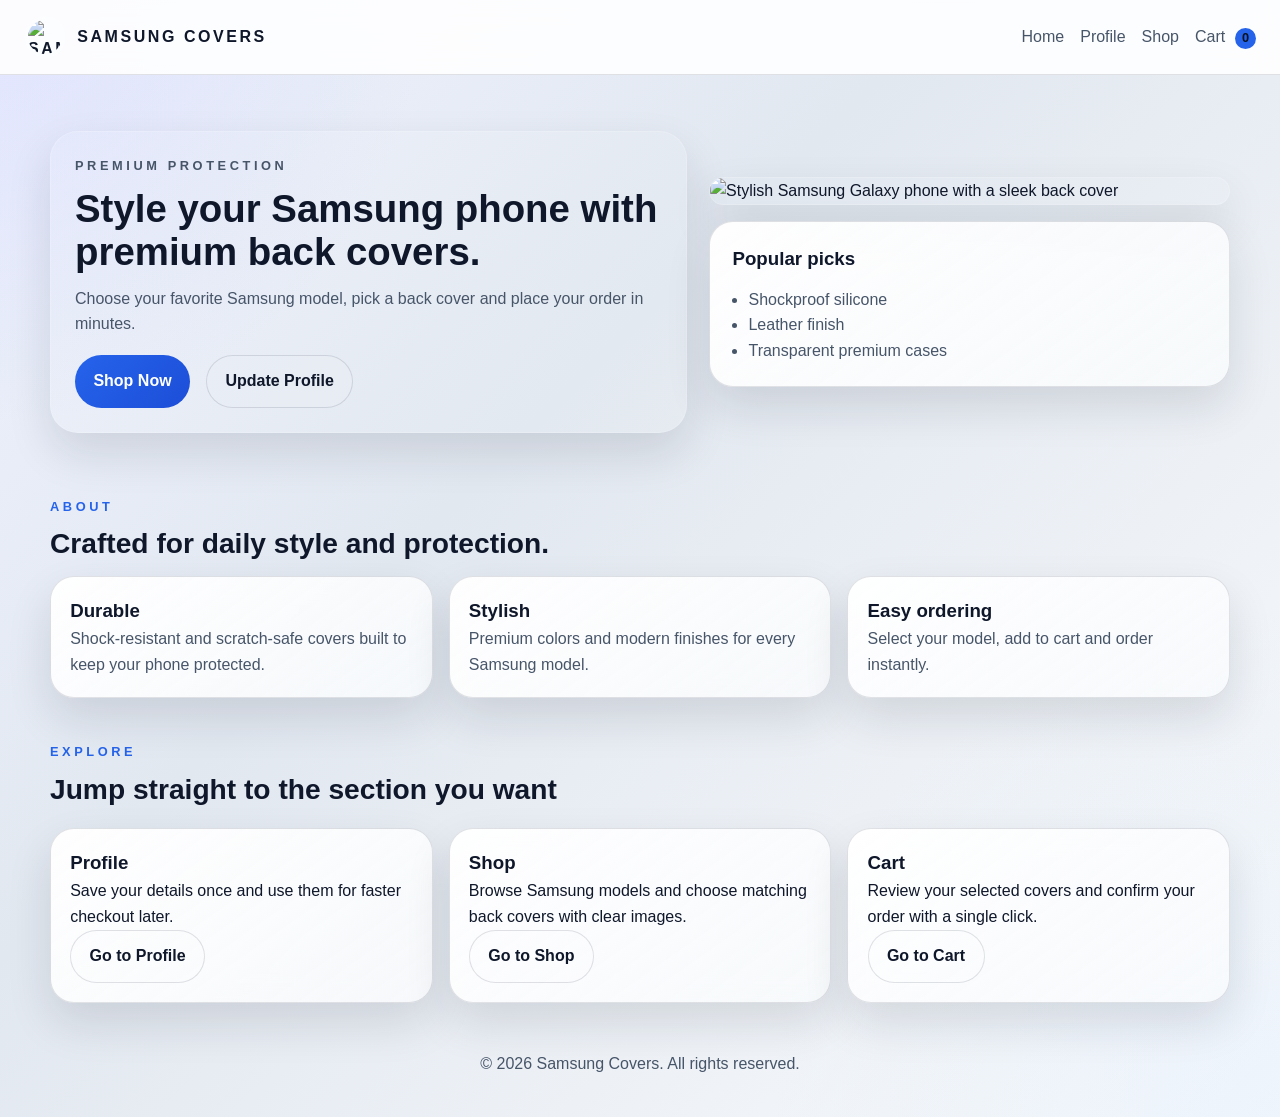
==== samsung.html @ 1792090d "Add files via upload" ====
<!DOCTYPE html>
<html lang="en">
  <head>
    <meta charset="UTF-8" />
    <meta name="viewport" content="width=device-width, initial-scale=1.0" />
    <title>Samsung Covers</title>
    <meta name="description" content="Responsive Samsung back cover ordering website" />
    <link rel="stylesheet" href="samsung.css" />
  </head>
  <body>
    <header class="header">
      <a class="brand" href="samsung.html">
        <img src="assets/samsung-logo.svg" alt="Samsung logo" />
        <span>Samsung Covers</span>
      </a>
      <nav class="nav">
        <a href="samsung.html">Home</a>
        <a href="profile.html">Profile</a>
        <a href="shop.html">Shop</a>
        <a href="cart.html">Cart <span id="cartBadge">0</span></a>
      </nav>
    </header>

    <main>
      <section id="home" class="hero">
        <div class="hero-copy">
          <p class="eyebrow">Premium protection</p>
          <h1>Style your Samsung phone with premium back covers.</h1>
          <p>Choose your favorite Samsung model, pick a back cover and place your order in minutes.</p>
          <div class="hero-actions">
            <a class="btn primary" href="shop.html">Shop Now</a>
            <a class="btn secondary" href="profile.html">Update Profile</a>
          </div>
        </div>

        <div class="hero-visual">
          <img src="https://m.media-amazon.com/images/I/81M4zm2+0FL._AC_UL640_QL65_.jpg" alt="Stylish Samsung Galaxy phone with a sleek back cover" />
          <div class="hero-card">
            <h3>Popular picks</h3>
            <ul>
              <li>Shockproof silicone</li>
              <li>Leather finish</li>
              <li>Transparent premium cases</li>
            </ul>
          </div>
        </div>
      </section>

      <section id="about" class="section">
        <div class="section-heading">
          <p class="eyebrow">About</p>
          <h2>Crafted for daily style and protection.</h2>
        </div>
        <div class="about-grid">
          <article class="info-card">
            <h3>Durable</h3>
            <p>Shock-resistant and scratch-safe covers built to keep your phone protected.</p>
          </article>
          <article class="info-card">
            <h3>Stylish</h3>
            <p>Premium colors and modern finishes for every Samsung model.</p>
          </article>
          <article class="info-card">
            <h3>Easy ordering</h3>
            <p>Select your model, add to cart and order instantly.</p>
          </article>
        </div>
      </section>

      <section class="section">
        <div class="section-heading">
          <p class="eyebrow">Explore</p>
          <h2>Jump straight to the section you want</h2>
        </div>
        <div class="feature-grid">
          <article class="feature-card">
            <h3>Profile</h3>
            <p>Save your details once and use them for faster checkout later.</p>
            <a class="btn secondary" href="profile.html">Go to Profile</a>
          </article>
          <article class="feature-card">
            <h3>Shop</h3>
            <p>Browse Samsung models and choose matching back covers with clear images.</p>
            <a class="btn secondary" href="shop.html">Go to Shop</a>
          </article>
          <article class="feature-card">
            <h3>Cart</h3>
            <p>Review your selected covers and confirm your order with a single click.</p>
            <a class="btn secondary" href="cart.html">Go to Cart</a>
          </article>
        </div>
      </section>
    </main>

    <footer>
      <p>© <span id="year"></span> Samsung Covers. All rights reserved.</p>
    </footer>

    <script src="samsung.js"></script>
  </body>
</html>
---- samsung.css ----
:root {
  --bg: #eef2ff;
  --panel: rgba(255, 255, 255, 0.88);
  --border: rgba(15, 23, 42, 0.12);
  --text: #0f172a;
  --muted: #475569;
  --accent: #2563eb;
  --accent-strong: #1d4ed8;
  --success: #16a34a;
  --shadow: 0 20px 45px rgba(15, 23, 42, 0.12);
}

* { box-sizing: border-box; margin: 0; padding: 0; }
html { scroll-behavior: smooth; }
body {
  font-family: Inter, "Segoe UI", sans-serif;
  background:
    radial-gradient(circle at top left, rgba(167, 167, 255, 0.18), transparent 25%),
    radial-gradient(circle at bottom right, rgba(191, 219, 254, 0.18), transparent 30%),
    linear-gradient(135deg, #eef2ff 0%, #e2e8f0 40%, #f8fafc 100%);
  color: var(--text);
  line-height: 1.6;
}
a { color: inherit; text-decoration: none; }

.header {
  position: sticky; top: 0; z-index: 20;
  display: flex; justify-content: space-between; align-items: center;
  padding: 1rem 1.5rem;
  backdrop-filter: blur(14px);
  background: rgba(255, 255, 255, 0.88);
  border-bottom: 1px solid var(--border);
}
.brand {
  display: inline-flex; align-items: center; gap: 0.7rem;
  font-weight: 700; letter-spacing: 0.16em; text-transform: uppercase;
}
.brand img {
  width: 42px; height: 42px; object-fit: contain;
  border-radius: 50%; background: rgba(255,255,255,0.1);
  padding: 0.25rem;
}
.nav { display: flex; gap: 1rem; align-items: center; flex-wrap: wrap; }
.nav a { color: var(--muted); }
.nav a:hover { color: var(--text); }
#cartBadge {
  display: inline-grid; place-items: center; min-width: 1.3rem; height: 1.3rem;
  padding: 0 0.35rem; margin-left: 0.35rem; border-radius: 999px;
  background: var(--accent); color: #07111f; font-size: 0.8rem; font-weight: 700;
}

main { width: min(1180px, calc(100% - 2rem)); margin: 0 auto; }
.hero {
  display: grid; grid-template-columns: 1.1fr 0.9fr; gap: 1.4rem;
  align-items: center; padding: 3.5rem 0 2rem;
}
.hero-copy {
  background: rgba(255,255,255,0.06);
  padding: 1.5rem;
  border-radius: 28px;
  border: 1px solid rgba(255,255,255,0.16);
  box-shadow: var(--shadow);
}
.hero-visual {
  display: grid; gap: 1rem;
}
.hero-visual img {
  width: 100%; max-height: 420px; height: auto; object-fit: contain; border-radius: 24px;
  border: 1px solid rgba(255,255,255,0.16);
  box-shadow: var(--shadow);
}
.eyebrow {
  color: var(--accent); text-transform: uppercase; letter-spacing: 0.28em;
  font-weight: 700; font-size: 0.8rem; margin-bottom: 0.75rem;
}
h1, h2 { line-height: 1.1; margin-bottom: 0.8rem; }
h1 { font-size: clamp(2rem, 3vw, 3rem); }
h2 { font-size: clamp(1.5rem, 2.2vw, 2rem); }
.hero-copy p, .info-card p, .form-message, .cart-items p { color: var(--muted); }
.hero-actions { display: flex; gap: 1rem; margin-top: 1.1rem; flex-wrap: wrap; }
.btn {
  display: inline-flex; justify-content: center; align-items: center;
  border: 0; border-radius: 999px; padding: 0.8rem 1.15rem;
  font-weight: 600; cursor: pointer; transition: transform 0.2s ease;
}
.btn:hover { transform: translateY(-2px); }
.btn.primary { background: linear-gradient(135deg, var(--accent), var(--accent-strong)); color: white; }
.btn.secondary { background: rgba(255,255,255,0.08); border: 1px solid var(--border); color: var(--text); }
.hero-card, .info-card, .customer-form, .cover-card, .cart-items, .cart-summary, .page-card, .feature-card, .model-card {
  background: linear-gradient(145deg, rgba(255,255,255,0.96), rgba(248,250,252,0.88));
  border: 1px solid var(--border); border-radius: 24px;
  box-shadow: var(--shadow);
  backdrop-filter: blur(12px);
}
.hero-card { padding: 1.4rem; }
.hero-card ul { margin: 0.8rem 0 0 1rem; color: var(--muted); }
.shell { width: min(1180px, calc(100% - 2rem)); margin: 0 auto; padding-bottom: 2rem; }
.page-card { padding: 1.4rem; margin-top: 1.4rem; }
.feature-grid { display: grid; gap: 1rem; grid-template-columns: repeat(3, minmax(0, 1fr)); margin-top: 1.4rem; }
.feature-card { padding: 1.2rem; }
.section { padding: 2rem 0 0.8rem; }
.section-heading { margin-bottom: 1rem; }
.about-grid { display: grid; grid-template-columns: repeat(3, minmax(0, 1fr)); gap: 1rem; }
.info-card { padding: 1.2rem; }
.stack-form { display: grid; gap: 0.8rem; }
.stack-form input, .stack-form textarea {
  width: 100%; padding: 0.8rem 0.95rem; border-radius: 14px;
  border: 1px solid var(--border); background: rgba(255,255,255,0.08); color: var(--text);
}
.stack-form input::placeholder, .stack-form textarea::placeholder { color: #8fa2bf; }
.model-grid { display: grid; grid-template-columns: repeat(3, minmax(0, 1fr)); gap: 1rem; }
.model-card { padding: 1rem; display: grid; gap: 0.75rem; }
.model-card img { width: 100%; min-height: 260px; height: auto; object-fit: contain; border-radius: 16px; background: rgba(255,255,255,0.08); }
.model-card h3 { font-size: 1.1rem; color: var(--text); text-align: center; margin-top: 0.25rem; }
.model-card p { color: var(--muted); }
.cover-grid { display: grid; grid-template-columns: repeat(3, minmax(0, 1fr)); gap: 1rem; }
.cover-card { padding: 1rem; display: grid; gap: 0.7rem; }
.cover-visual {
  min-height: 260px; border-radius: 20px;
  display: flex; align-items: center; justify-content: center;
  overflow: hidden; padding: 0.6rem;
  background: linear-gradient(135deg, rgba(125, 211, 252, 0.3), rgba(99, 102, 241, 0.4));
}
.cover-visual img { width: 100%; height: auto; object-fit: contain; border-radius: 16px; }
.cover-card h3 { font-size: 1.1rem; }
.price { color: var(--accent); font-weight: 700; }
.cart-items { padding: 0.8rem; display: grid; gap: 0.6rem; }
.cart-item { display: flex; justify-content: space-between; align-items: center; gap: 0.8rem; padding: 0.7rem 0.8rem; border-radius: 16px; background: rgba(255,255,255,0.05); }
.cart-item button { background: transparent; color: #ff8a8a; border: 0; cursor: pointer; font-weight: 600; }
.cart-summary { margin-top: 1rem; padding: 1rem; display: flex; justify-content: space-between; align-items: center; gap: 1rem; flex-wrap: wrap; }
.form-message { min-height: 1.2rem; color: var(--success); }
.cart-toast {
  margin-top: 0.7rem;
  padding: 0.7rem 0.9rem;
  border-radius: 999px;
  background: rgba(52, 211, 153, 0.16);
  color: var(--success);
  border: 1px solid rgba(52, 211, 153, 0.3);
  display: inline-block;
}
footer { text-align: center; padding: 2.2rem 0 2.5rem; color: var(--muted); }
@media (max-width: 860px) { .hero, .about-grid, .feature-grid, .model-grid, .cover-grid { grid-template-columns: 1fr; } }
@media (max-width: 640px) { .header { flex-direction: column; align-items: flex-start; gap: 0.5rem; } .nav { gap: 0.6rem; } .cart-summary { align-items: flex-start; } }
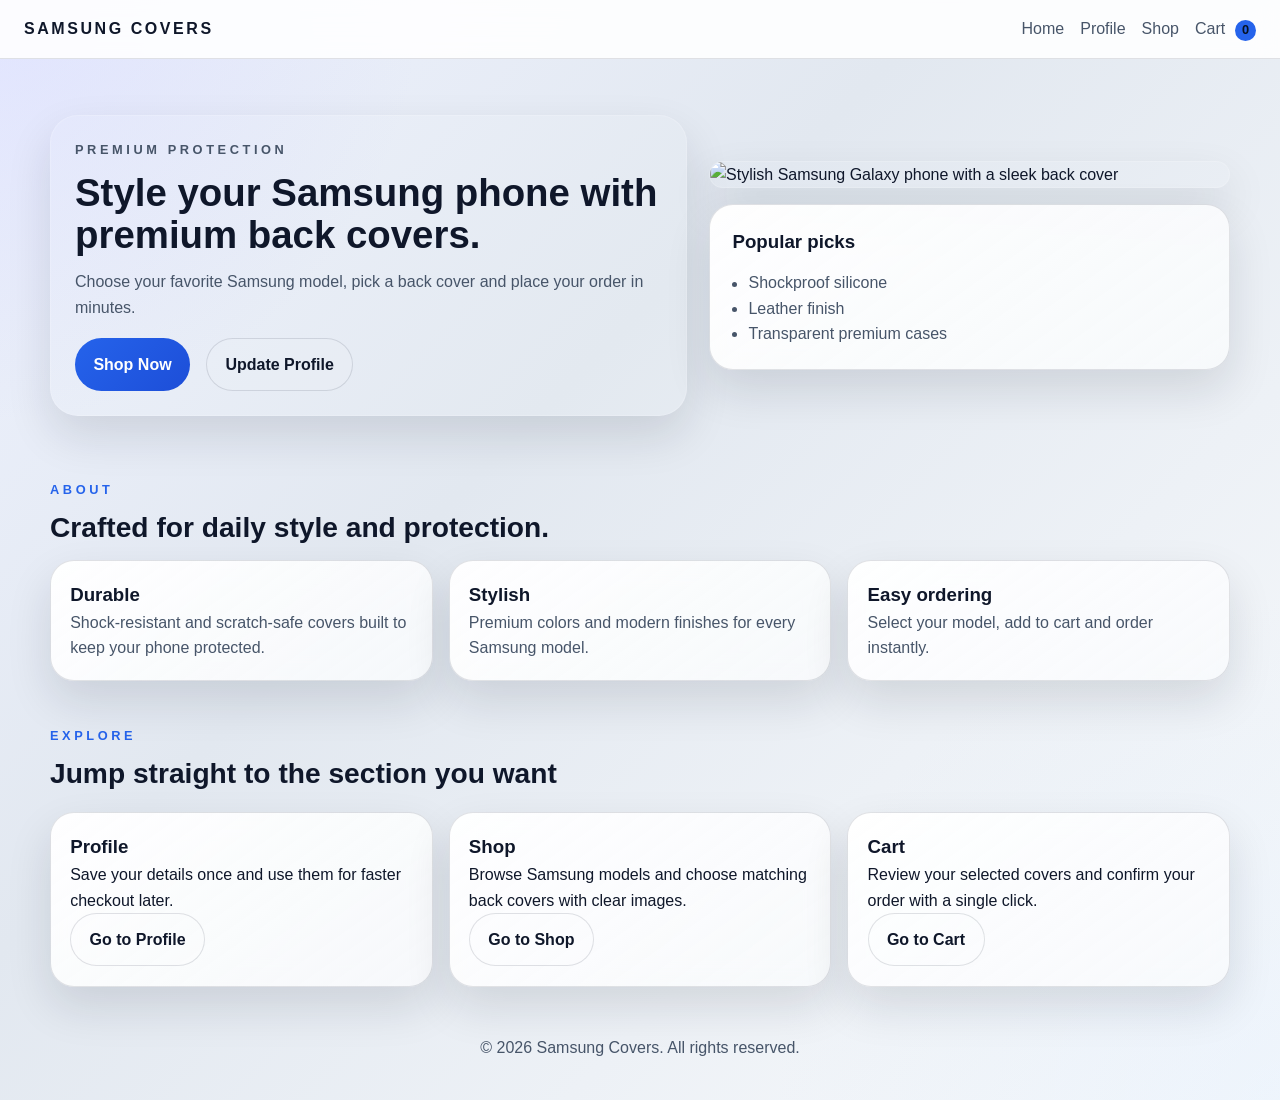
==== commit 3c313964: "Add files via upload" ====
--- a/samsung.html
+++ b/samsung.html
@@ -10,7 +10,6 @@
   <body>
     <header class="header">
       <a class="brand" href="samsung.html">
-        <img src="assets/samsung-logo.svg" alt="Samsung logo" />
         <span>Samsung Covers</span>
       </a>
       <nav class="nav">
